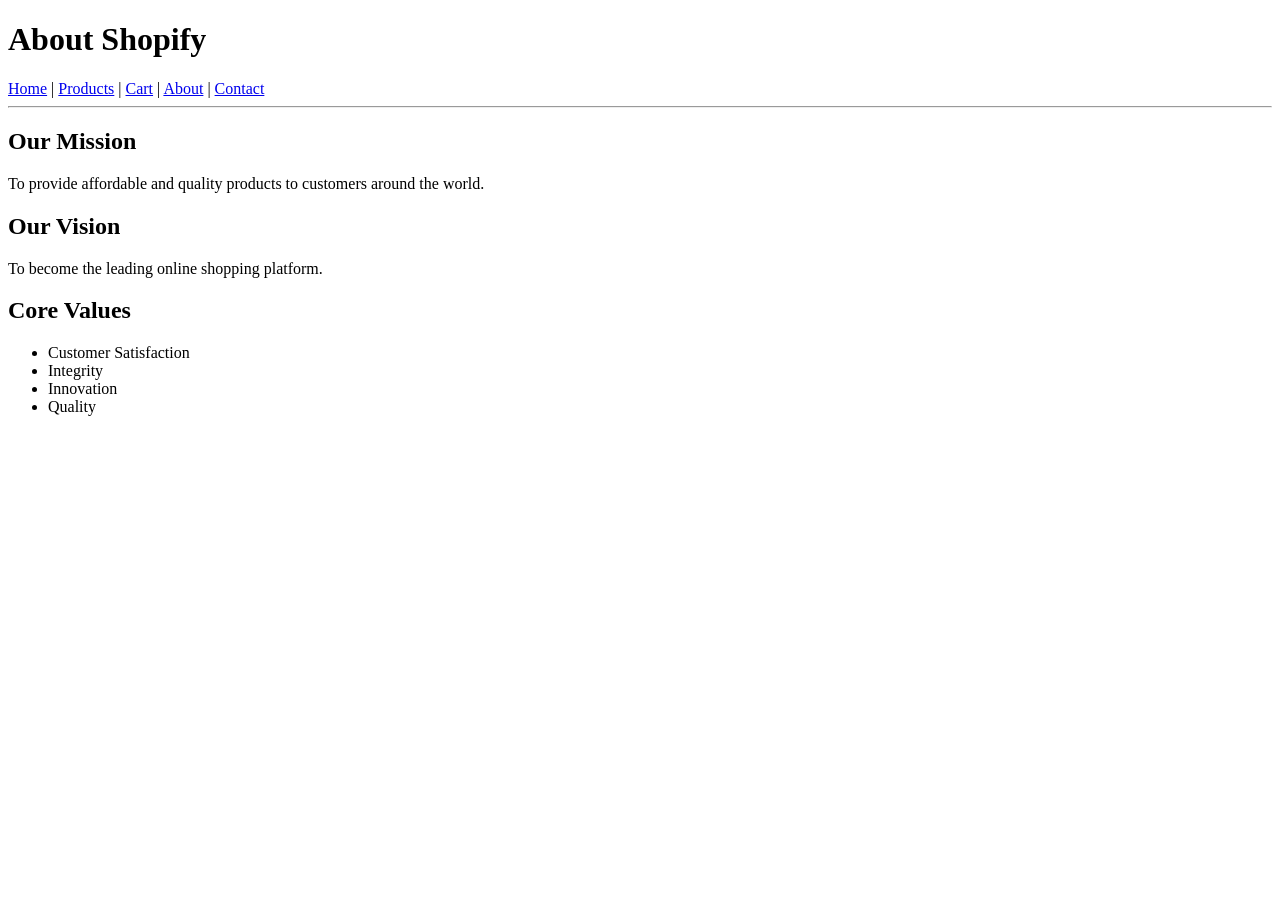
==== about.html @ a1efd8b5 "first commit" ====
<!DOCTYPE html>
<html>
<head>
<title>About Us</title>
 <link rel="icon" type="image/png" href="./images/icon.png">
</head>

<body>

<h1>About Shopify</h1>

<a href="index.html">Home</a> |
<a href="product.html">Products</a> |
<a href="cart.html">Cart</a> |
<a href="about.html">About</a> |
<a href="contact.html">Contact</a>

<hr>

<h2>Our Mission</h2>

<p>
To provide affordable and quality products
to customers around the world.
</p>

<h2>Our Vision</h2>

<p>
To become the leading online shopping platform.
</p>

<h2>Core Values</h2>

<ul>
<li>Customer Satisfaction</li>
<li>Integrity</li>
<li>Innovation</li>
<li>Quality</li>
</ul>

</body>
</html>
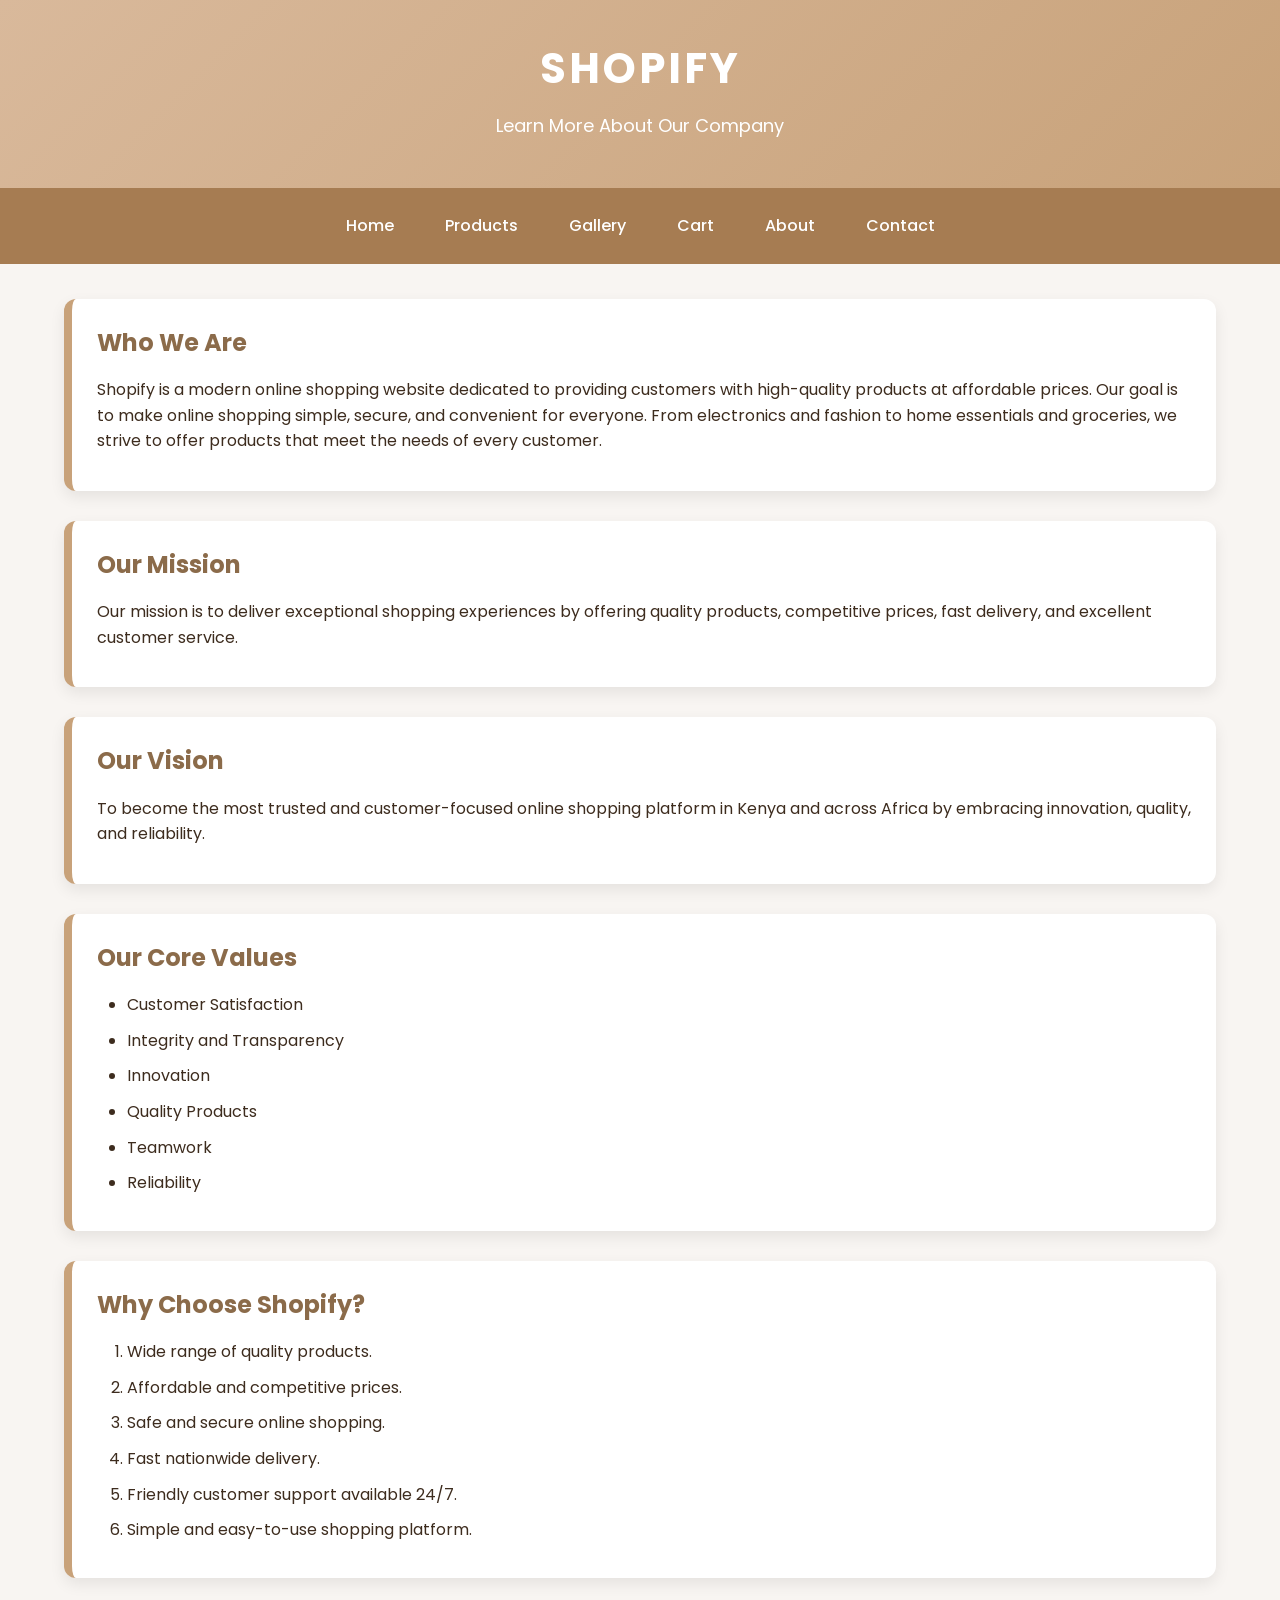
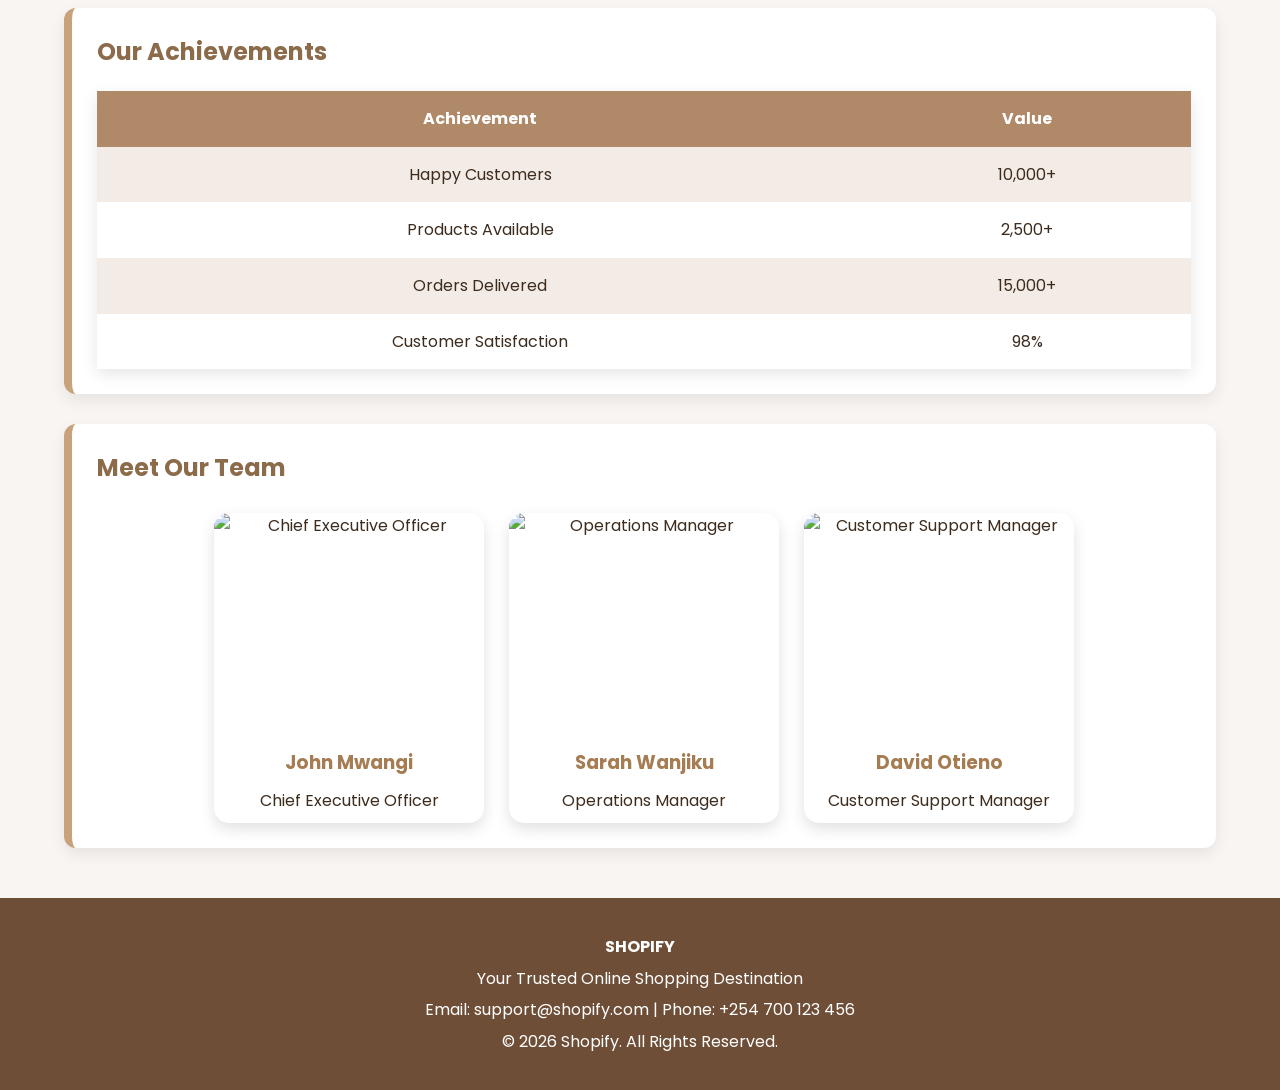
==== commit 686335e0: "html css" ====
--- a/about.html
+++ b/about.html
@@ -1,43 +1,213 @@
 <!DOCTYPE html>
-<html>
+<html lang="en">
+
 <head>
-<title>About Us</title>
- <link rel="icon" type="image/png" href="./images/icon.png">
+    <meta charset="UTF-8">
+    <meta name="viewport" content="width=device-width, initial-scale=1.0">
+    <title>Shopify | About Us</title>
+     <link rel="icon" type="image/png" href="./images/icon.png">
+
+    <link rel="stylesheet" href="style.css">
 </head>
 
 <body>
 
-<h1>About Shopify</h1>
-
-<a href="index.html">Home</a> |
-<a href="product.html">Products</a> |
-<a href="cart.html">Cart</a> |
-<a href="about.html">About</a> |
-<a href="contact.html">Contact</a>
-
-<hr>
-
-<h2>Our Mission</h2>
-
-<p>
-To provide affordable and quality products
-to customers around the world.
-</p>
-
-<h2>Our Vision</h2>
-
-<p>
-To become the leading online shopping platform.
-</p>
-
-<h2>Core Values</h2>
-
-<ul>
-<li>Customer Satisfaction</li>
-<li>Integrity</li>
-<li>Innovation</li>
-<li>Quality</li>
-</ul>
+    <!-- Header -->
+    <header>
+
+        <h1>SHOPIFY</h1>
+
+        <p>Learn More About Our Company</p>
+
+    </header>
+
+    <!-- Navigation -->
+    <nav>
+
+        <a href="index.html">Home</a>
+        <a href="products.html">Products</a>
+        <a href="gallery.html">Gallery</a>
+        <a href="cart.html">Cart</a>
+        <a href="about.html">About</a>
+        <a href="contact.html">Contact</a>
+
+    </nav>
+
+    <main>
+
+        <!-- Company Overview -->
+        <section class="info-card">
+
+            <h2>Who We Are</h2>
+
+            <p>
+                Shopify is a modern online shopping website dedicated to providing
+                customers with high-quality products at affordable prices. Our goal
+                is to make online shopping simple, secure, and convenient for
+                everyone. From electronics and fashion to home essentials and
+                groceries, we strive to offer products that meet the needs of every
+                customer.
+            </p>
+
+        </section>
+
+        <!-- Mission -->
+        <section class="info-card">
+
+            <h2>Our Mission</h2>
+
+            <p>
+                Our mission is to deliver exceptional shopping experiences by
+                offering quality products, competitive prices, fast delivery,
+                and excellent customer service.
+            </p>
+
+        </section>
+
+        <!-- Vision -->
+        <section class="info-card">
+
+            <h2>Our Vision</h2>
+
+            <p>
+                To become the most trusted and customer-focused online shopping
+                platform in Kenya and across Africa by embracing innovation,
+                quality, and reliability.
+            </p>
+
+        </section>
+
+        <!-- Core Values -->
+        <section class="info-card">
+
+            <h2>Our Core Values</h2>
+
+            <ul>
+                <li>Customer Satisfaction</li>
+                <li>Integrity and Transparency</li>
+                <li>Innovation</li>
+                <li>Quality Products</li>
+                <li>Teamwork</li>
+                <li>Reliability</li>
+            </ul>
+
+        </section>
+
+        <!-- Why Choose Us -->
+        <section class="info-card">
+
+            <h2>Why Choose Shopify?</h2>
+
+            <ol>
+
+                <li>Wide range of quality products.</li>
+
+                <li>Affordable and competitive prices.</li>
+
+                <li>Safe and secure online shopping.</li>
+
+                <li>Fast nationwide delivery.</li>
+
+                <li>Friendly customer support available 24/7.</li>
+
+                <li>Simple and easy-to-use shopping platform.</li>
+
+            </ol>
+
+        </section>
+
+        <!-- Company Statistics -->
+        <section class="info-card">
+
+            <h2>Our Achievements</h2>
+
+            <table>
+
+                <tr>
+                    <th>Achievement</th>
+                    <th>Value</th>
+                </tr>
+
+                <tr>
+                    <td>Happy Customers</td>
+                    <td>10,000+</td>
+                </tr>
+
+                <tr>
+                    <td>Products Available</td>
+                    <td>2,500+</td>
+                </tr>
+
+                <tr>
+                    <td>Orders Delivered</td>
+                    <td>15,000+</td>
+                </tr>
+
+                <tr>
+                    <td>Customer Satisfaction</td>
+                    <td>98%</td>
+                </tr>
+
+            </table>
+
+        </section>
+
+        <!-- Meet Our Team -->
+        <section class="info-card">
+
+            <h2>Meet Our Team</h2>
+
+            <div class="products">
+
+                <div class="card">
+
+                    <img src="images/ceo.jpg" alt="Chief Executive Officer">
+
+                    <h3>John Mwangi</h3>
+
+                    <p>Chief Executive Officer</p>
+
+                </div>
+
+                <div class="card">
+
+                    <img src="images/manager.jpg" alt="Operations Manager">
+
+                    <h3>Sarah Wanjiku</h3>
+
+                    <p>Operations Manager</p>
+
+                </div>
+
+                <div class="card">
+
+                    <img src="images/support.jpg" alt="Customer Support Manager">
+
+                    <h3>David Otieno</h3>
+
+                    <p>Customer Support Manager</p>
+
+                </div>
+
+            </div>
+
+        </section>
+
+    </main>
+
+    <!-- Footer -->
+    <footer>
+
+        <p><strong>SHOPIFY</strong></p>
+
+        <p>Your Trusted Online Shopping Destination</p>
+
+        <p>Email: support@shopify.com | Phone: +254 700 123 456</p>
+
+        <p>&copy; 2026 Shopify. All Rights Reserved.</p>
+
+    </footer>
 
 </body>
+
 </html>
--- a/style.css
+++ b/style.css
@@ -0,0 +1,624 @@
+/*=========================================================
+ SHOPIFY SHOPPING WEBSITE
+ style.css
+ Author: Emmanuel Okoth
+=========================================================*/
+
+/* Google Font */
+@import url('https://fonts.googleapis.com/css2?family=Poppins:wght@300;400;500;600;700&display=swap');
+
+/*=========================================================
+ RESET
+=========================================================*/
+*{
+    margin:0;
+    padding:0;
+    box-sizing:border-box;
+    scroll-behavior:smooth;
+}
+
+/*=========================================================
+ BODY
+=========================================================*/
+body{
+    font-family:'Poppins',sans-serif;
+    background:#F8F5F2;
+    color:#3D2C1E;
+    line-height:1.6;
+}
+
+/*=========================================================
+ HEADER
+=========================================================*/
+header{
+    background:linear-gradient(135deg,#D9B99B,#C8A27A);
+    color:white;
+    text-align:center;
+    padding:35px;
+}
+
+header h1{
+    font-size:42px;
+    letter-spacing:3px;
+    margin-bottom:10px;
+}
+
+header p{
+    font-size:18px;
+}
+
+/*=========================================================
+ FLEXBOX NAVIGATION
+=========================================================*/
+nav{
+    display:flex;
+    justify-content:center;
+    align-items:center;
+    flex-wrap:wrap;
+    gap:15px;
+
+    background:#A67C52;
+
+    padding:15px;
+
+    position:sticky;
+    top:0;
+    z-index:100;
+}
+
+nav a{
+    color:white;
+    text-decoration:none;
+    padding:10px 18px;
+    border-radius:6px;
+    font-weight:500;
+    transition:.3s;
+}
+
+nav a:hover{
+    background:#F8F5F2;
+    color:#6F4E37;
+    transform:translateY(-2px);
+}
+
+/*=========================================================
+ MAIN
+=========================================================*/
+main{
+    width:90%;
+    max-width:1200px;
+    margin:35px auto;
+}
+
+/*=========================================================
+ HERO
+=========================================================*/
+.hero{
+
+    background:
+    linear-gradient(rgba(0,0,0,.45),
+    rgba(0,0,0,.45)),
+    url("images/shopping.jpg");
+
+    background-size:cover;
+    background-position:center;
+
+    height:400px;
+
+    display:flex;
+    flex-direction:column;
+    justify-content:center;
+    align-items:center;
+
+    text-align:center;
+
+    color:white;
+
+    border-radius:12px;
+
+    border:4px solid #D9B99B;
+}
+
+.hero h2{
+
+    font-size:44px;
+}
+
+.hero p{
+
+    font-size:20px;
+    margin-top:15px;
+}
+
+/*=========================================================
+ INFO CARDS
+=========================================================*/
+.info-card{
+
+    background:white;
+
+    margin:30px 0;
+
+    padding:25px;
+
+    border-left:8px solid #C8A27A;
+
+    border-radius:12px;
+
+    box-shadow:0 6px 15px rgba(0,0,0,.08);
+
+    animation:fadeIn .8s;
+}
+
+/*=========================================================
+ HEADINGS
+=========================================================*/
+h2{
+
+    color:#8B6B4A;
+
+    margin-bottom:15px;
+}
+
+h3{
+
+    color:#A67C52;
+
+    margin-bottom:10px;
+}
+
+/*=========================================================
+ PARAGRAPHS
+=========================================================*/
+p{
+
+    margin-bottom:12px;
+}
+
+/*=========================================================
+ LISTS
+=========================================================*/
+ul,
+ol{
+
+    margin-left:30px;
+
+    margin-top:15px;
+}
+
+li{
+
+    margin-bottom:10px;
+}
+
+/*=========================================================
+ TABLES
+=========================================================*/
+table{
+
+    width:100%;
+
+    border-collapse:collapse;
+
+    margin-top:20px;
+
+    background:white;
+
+    box-shadow:0 5px 15px rgba(0,0,0,.1);
+}
+
+th{
+
+    background:#B08968;
+
+    color:white;
+
+    padding:15px;
+}
+
+td{
+
+    padding:15px;
+
+    text-align:center;
+}
+
+tr:nth-child(even){
+
+    background:#F3ECE6;
+}
+
+tr:hover{
+
+    background:#E9D8C9;
+}
+
+/*=========================================================
+ PRODUCT CARDS
+=========================================================*/
+.products{
+
+    display:flex;
+
+    justify-content:center;
+
+    flex-wrap:wrap;
+
+    gap:25px;
+
+    margin-top:25px;
+}
+
+.card{
+
+    width:270px;
+
+    background:white;
+
+    border-radius:15px;
+
+    overflow:hidden;
+
+    text-align:center;
+
+    box-shadow:0 6px 15px rgba(0,0,0,.12);
+
+    transition:.4s;
+
+    animation:fadeIn .8s;
+}
+
+.card:hover{
+
+    transform:translateY(-10px);
+
+    box-shadow:0 15px 30px rgba(176,137,104,.35);
+}
+
+.card img{
+
+    width:100%;
+
+    height:220px;
+
+    object-fit:cover;
+}
+
+.card h3{
+
+    margin-top:15px;
+}
+
+.card p{
+
+    margin:10px;
+}
+
+.card button{
+
+    margin-bottom:20px;
+}
+
+/*=========================================================
+ BUTTONS
+=========================================================*/
+button,
+input[type="submit"],
+input[type="reset"]{
+
+    background:#B08968;
+
+    color:white;
+
+    border:none;
+
+    padding:12px 24px;
+
+    border-radius:6px;
+
+    cursor:pointer;
+
+    font-size:15px;
+
+    transition:.3s;
+}
+
+button:hover,
+input[type="submit"]:hover,
+input[type="reset"]:hover{
+
+    background:#8B6B4A;
+
+    transform:scale(1.05);
+}
+
+/*=========================================================
+ FORMS
+=========================================================*/
+form{
+
+    width:70%;
+
+    margin:auto;
+}
+
+fieldset{
+
+    background:white;
+
+    border:2px solid #D9B99B;
+
+    padding:25px;
+
+    border-radius:10px;
+
+    box-shadow:0 5px 15px rgba(0,0,0,.1);
+}
+
+legend{
+
+    color:#8B6B4A;
+
+    font-size:22px;
+
+    font-weight:bold;
+}
+
+label{
+
+    display:block;
+
+    margin-top:12px;
+
+    font-weight:600;
+}
+
+input,
+textarea,
+select{
+
+    width:100%;
+
+    padding:12px;
+
+    margin-top:8px;
+
+    margin-bottom:15px;
+
+    border:1px solid #C8A27A;
+
+    border-radius:6px;
+
+    font-family:'Poppins',sans-serif;
+
+    font-size:15px;
+}
+
+input:focus,
+textarea:focus,
+select:focus{
+
+    outline:none;
+
+    border:2px solid #A67C52;
+}
+
+input[type="checkbox"],
+input[type="radio"]{
+
+    width:auto;
+
+    margin-right:8px;
+}
+
+/*=========================================================
+ GALLERY
+=========================================================*/
+.gallery{
+
+    display:flex;
+
+    justify-content:center;
+
+    flex-wrap:wrap;
+
+    gap:30px;
+
+    margin-top:35px;
+}
+
+/*=========================================================
+ CSS FLIP CARDS
+=========================================================*/
+.flip-card{
+
+    width:260px;
+
+    height:330px;
+
+    perspective:1000px;
+}
+
+.flip-inner{
+
+    position:relative;
+
+    width:100%;
+
+    height:100%;
+
+    transition:transform .8s;
+
+    transform-style:preserve-3d;
+}
+
+.flip-card:hover .flip-inner{
+
+    transform:rotateY(180deg);
+}
+
+.front,
+.back{
+
+    position:absolute;
+
+    width:100%;
+
+    height:100%;
+
+    border-radius:12px;
+
+    overflow:hidden;
+
+    backface-visibility:hidden;
+
+    box-shadow:0 8px 20px rgba(0,0,0,.2);
+}
+
+.front img{
+
+    width:100%;
+
+    height:100%;
+
+    object-fit:cover;
+}
+
+.back{
+
+    background:#A67C52;
+
+    color:white;
+
+    display:flex;
+
+    flex-direction:column;
+
+    justify-content:center;
+
+    align-items:center;
+
+    text-align:center;
+
+    padding:20px;
+
+    transform:rotateY(180deg);
+}
+
+.back h3{
+
+    color:white;
+
+    margin-bottom:15px;
+}
+
+/*=========================================================
+ IMAGES
+=========================================================*/
+img{
+
+    max-width:100%;
+
+    display:block;
+}
+
+/*=========================================================
+ FOOTER
+=========================================================*/
+footer{
+
+    background:#6F4E37;
+
+    color:white;
+
+    text-align:center;
+
+    padding:30px;
+
+    margin-top:50px;
+}
+
+footer p{
+
+    margin:6px 0;
+}
+
+/*=========================================================
+ ANIMATION
+=========================================================*/
+@keyframes fadeIn{
+
+    from{
+
+        opacity:0;
+        transform:translateY(20px);
+    }
+
+    to{
+
+        opacity:1;
+        transform:translateY(0);
+    }
+}
+
+/*=========================================================
+ RESPONSIVE DESIGN
+=========================================================*/
+@media (max-width:900px){
+
+    nav{
+
+        flex-direction:column;
+    }
+
+    main{
+
+        width:95%;
+    }
+
+    form{
+
+        width:100%;
+    }
+
+    .products{
+
+        flex-direction:column;
+        align-items:center;
+    }
+
+    .gallery{
+
+        flex-direction:column;
+        align-items:center;
+    }
+
+    .hero{
+
+        height:280px;
+        padding:20px;
+    }
+
+    .hero h2{
+
+        font-size:30px;
+    }
+
+    .hero p{
+
+        font-size:16px;
+    }
+
+    table{
+
+        display:block;
+        overflow-x:auto;
+    }
+
+    .card,
+    .flip-card{
+
+        width:100%;
+        max-width:320px;
+    }
+}
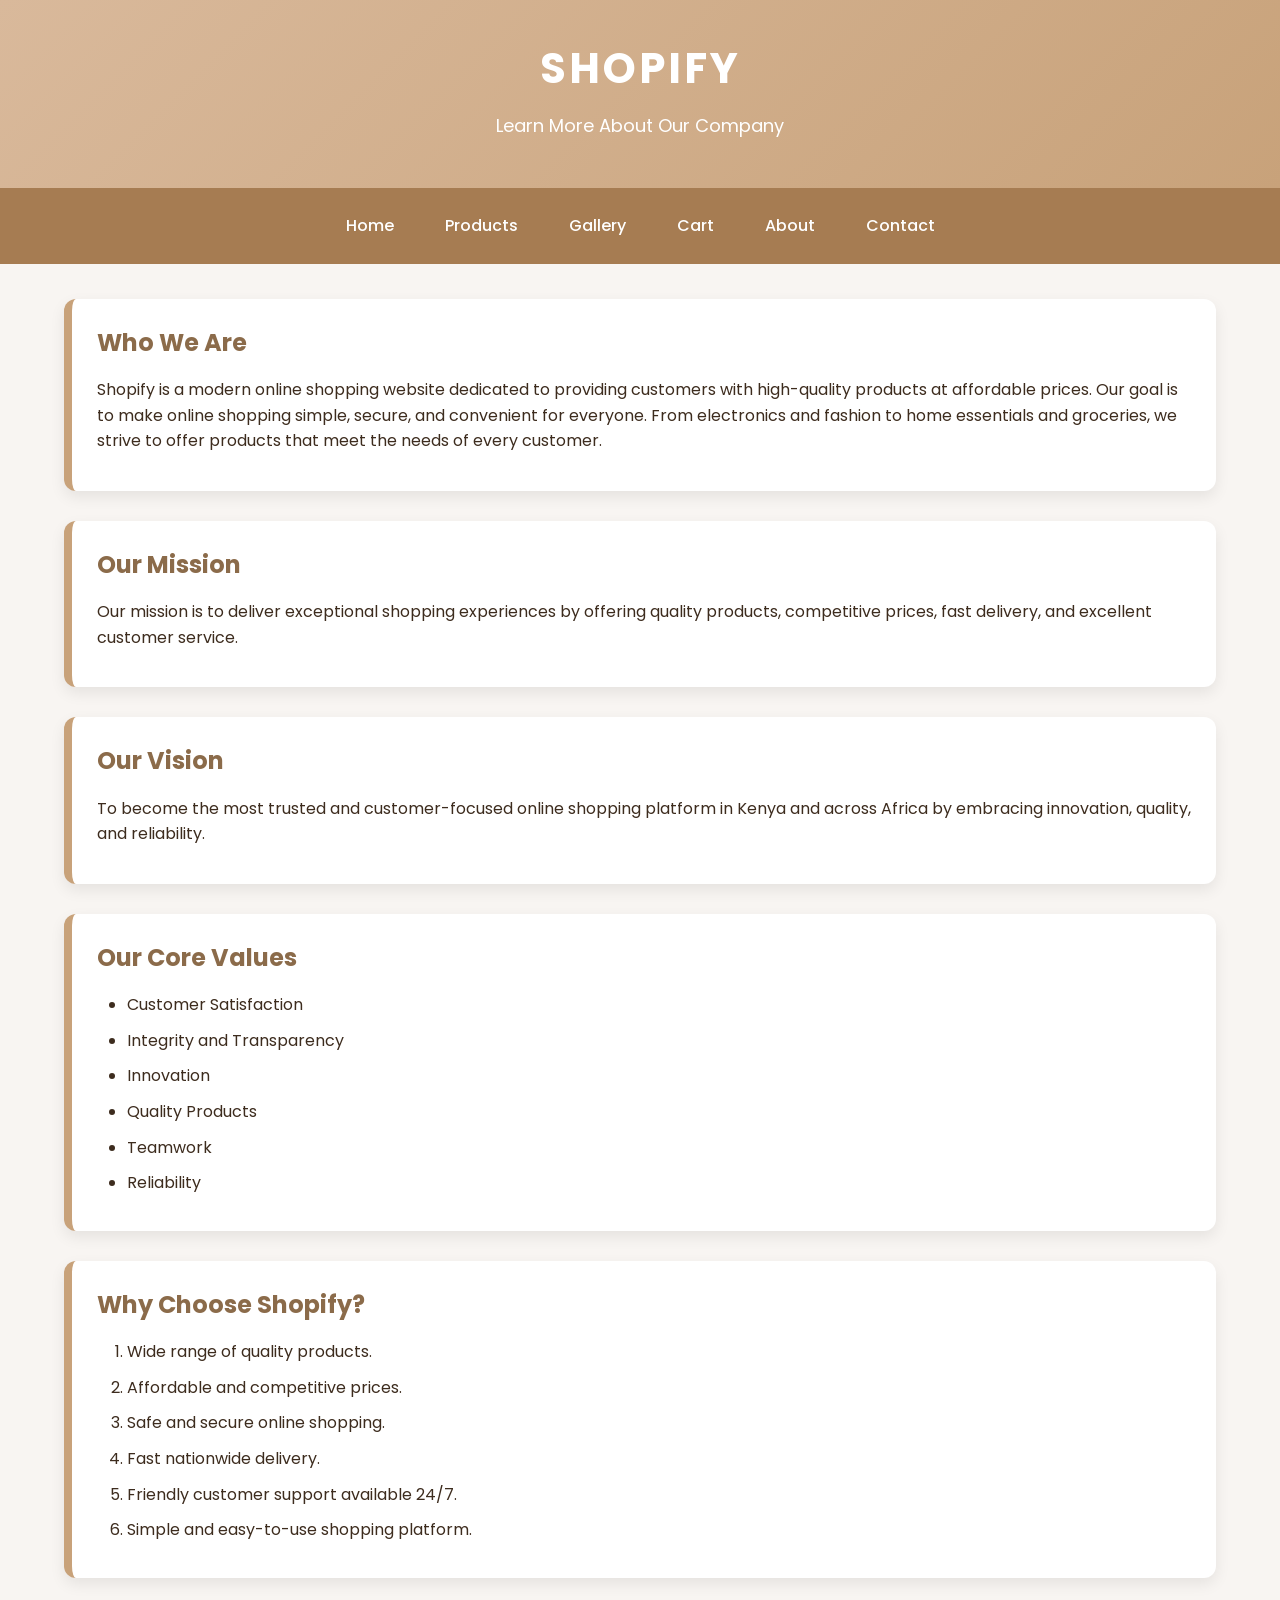
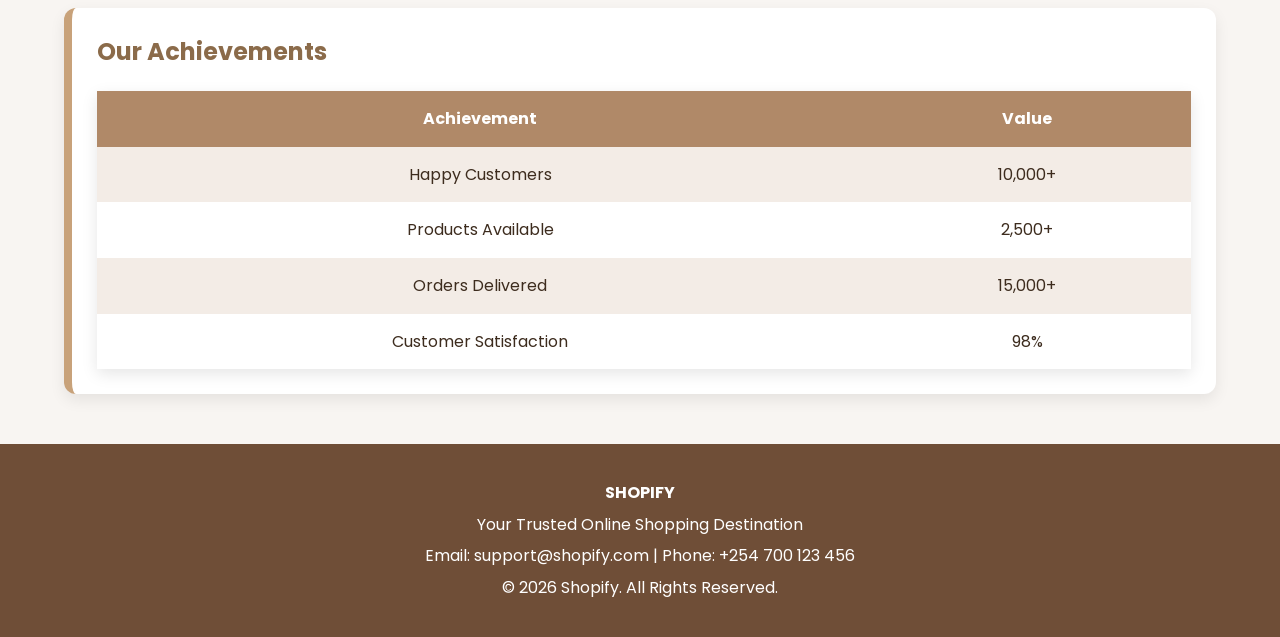
==== commit 820fc9ef: "Update about.html" ====
--- a/about.html
+++ b/about.html
@@ -150,48 +150,7 @@
 
             </table>
 
-        </section>
 
-        <!-- Meet Our Team -->
-        <section class="info-card">
-
-            <h2>Meet Our Team</h2>
-
-            <div class="products">
-
-                <div class="card">
-
-                    <img src="images/ceo.jpg" alt="Chief Executive Officer">
-
-                    <h3>John Mwangi</h3>
-
-                    <p>Chief Executive Officer</p>
-
-                </div>
-
-                <div class="card">
-
-                    <img src="images/manager.jpg" alt="Operations Manager">
-
-                    <h3>Sarah Wanjiku</h3>
-
-                    <p>Operations Manager</p>
-
-                </div>
-
-                <div class="card">
-
-                    <img src="images/support.jpg" alt="Customer Support Manager">
-
-                    <h3>David Otieno</h3>
-
-                    <p>Customer Support Manager</p>
-
-                </div>
-
-            </div>
-
-        </section>
 
     </main>
 
@@ -210,4 +169,4 @@
 
 </body>
 
-</html>+</html>
--- a/style.css
+++ b/style.css
@@ -1,15 +1,9 @@
-/*=========================================================
- SHOPIFY SHOPPING WEBSITE
- style.css
- Author: Emmanuel Okoth
-=========================================================*/
+
 
 /* Google Font */
 @import url('https://fonts.googleapis.com/css2?family=Poppins:wght@300;400;500;600;700&display=swap');
 
-/*=========================================================
- RESET
-=========================================================*/
+
 *{
     margin:0;
     padding:0;
@@ -17,9 +11,7 @@
     scroll-behavior:smooth;
 }
 
-/*=========================================================
- BODY
-=========================================================*/
+
 body{
     font-family:'Poppins',sans-serif;
     background:#F8F5F2;
@@ -27,9 +19,7 @@
     line-height:1.6;
 }
 
-/*=========================================================
- HEADER
-=========================================================*/
+
 header{
     background:linear-gradient(135deg,#D9B99B,#C8A27A);
     color:white;
@@ -47,9 +37,7 @@
     font-size:18px;
 }
 
-/*=========================================================
- FLEXBOX NAVIGATION
-=========================================================*/
+
 nav{
     display:flex;
     justify-content:center;
@@ -81,18 +69,14 @@
     transform:translateY(-2px);
 }
 
-/*=========================================================
- MAIN
-=========================================================*/
+
 main{
     width:90%;
     max-width:1200px;
     margin:35px auto;
 }
 
-/*=========================================================
- HERO
-=========================================================*/
+
 .hero{
 
     background:
@@ -130,9 +114,7 @@
     margin-top:15px;
 }
 
-/*=========================================================
- INFO CARDS
-=========================================================*/
+
 .info-card{
 
     background:white;
@@ -150,9 +132,7 @@
     animation:fadeIn .8s;
 }
 
-/*=========================================================
- HEADINGS
-=========================================================*/
+
 h2{
 
     color:#8B6B4A;
@@ -167,17 +147,13 @@
     margin-bottom:10px;
 }
 
-/*=========================================================
- PARAGRAPHS
-=========================================================*/
+
 p{
 
     margin-bottom:12px;
 }
 
-/*=========================================================
- LISTS
-=========================================================*/
+
 ul,
 ol{
 
@@ -191,9 +167,7 @@
     margin-bottom:10px;
 }
 
-/*=========================================================
- TABLES
-=========================================================*/
+
 table{
 
     width:100%;
@@ -233,9 +207,7 @@
     background:#E9D8C9;
 }
 
-/*=========================================================
- PRODUCT CARDS
-=========================================================*/
+
 .products{
 
     display:flex;
@@ -299,9 +271,7 @@
     margin-bottom:20px;
 }
 
-/*=========================================================
- BUTTONS
-=========================================================*/
+
 button,
 input[type="submit"],
 input[type="reset"]{
@@ -332,9 +302,7 @@
     transform:scale(1.05);
 }
 
-/*=========================================================
- FORMS
-=========================================================*/
+
 form{
 
     width:70%;
@@ -411,9 +379,7 @@
     margin-right:8px;
 }
 
-/*=========================================================
- GALLERY
-=========================================================*/
+
 .gallery{
 
     display:flex;
@@ -427,9 +393,7 @@
     margin-top:35px;
 }
 
-/*=========================================================
- CSS FLIP CARDS
-=========================================================*/
+
 .flip-card{
 
     width:260px;
@@ -512,9 +476,7 @@
     margin-bottom:15px;
 }
 
-/*=========================================================
- IMAGES
-=========================================================*/
+
 img{
 
     max-width:100%;
@@ -522,9 +484,6 @@
     display:block;
 }
 
-/*=========================================================
- FOOTER
-=========================================================*/
 footer{
 
     background:#6F4E37;
@@ -543,9 +502,7 @@
     margin:6px 0;
 }
 
-/*=========================================================
- ANIMATION
-=========================================================*/
+
 @keyframes fadeIn{
 
     from{
@@ -561,9 +518,7 @@
     }
 }
 
-/*=========================================================
- RESPONSIVE DESIGN
-=========================================================*/
+
 @media (max-width:900px){
 
     nav{
